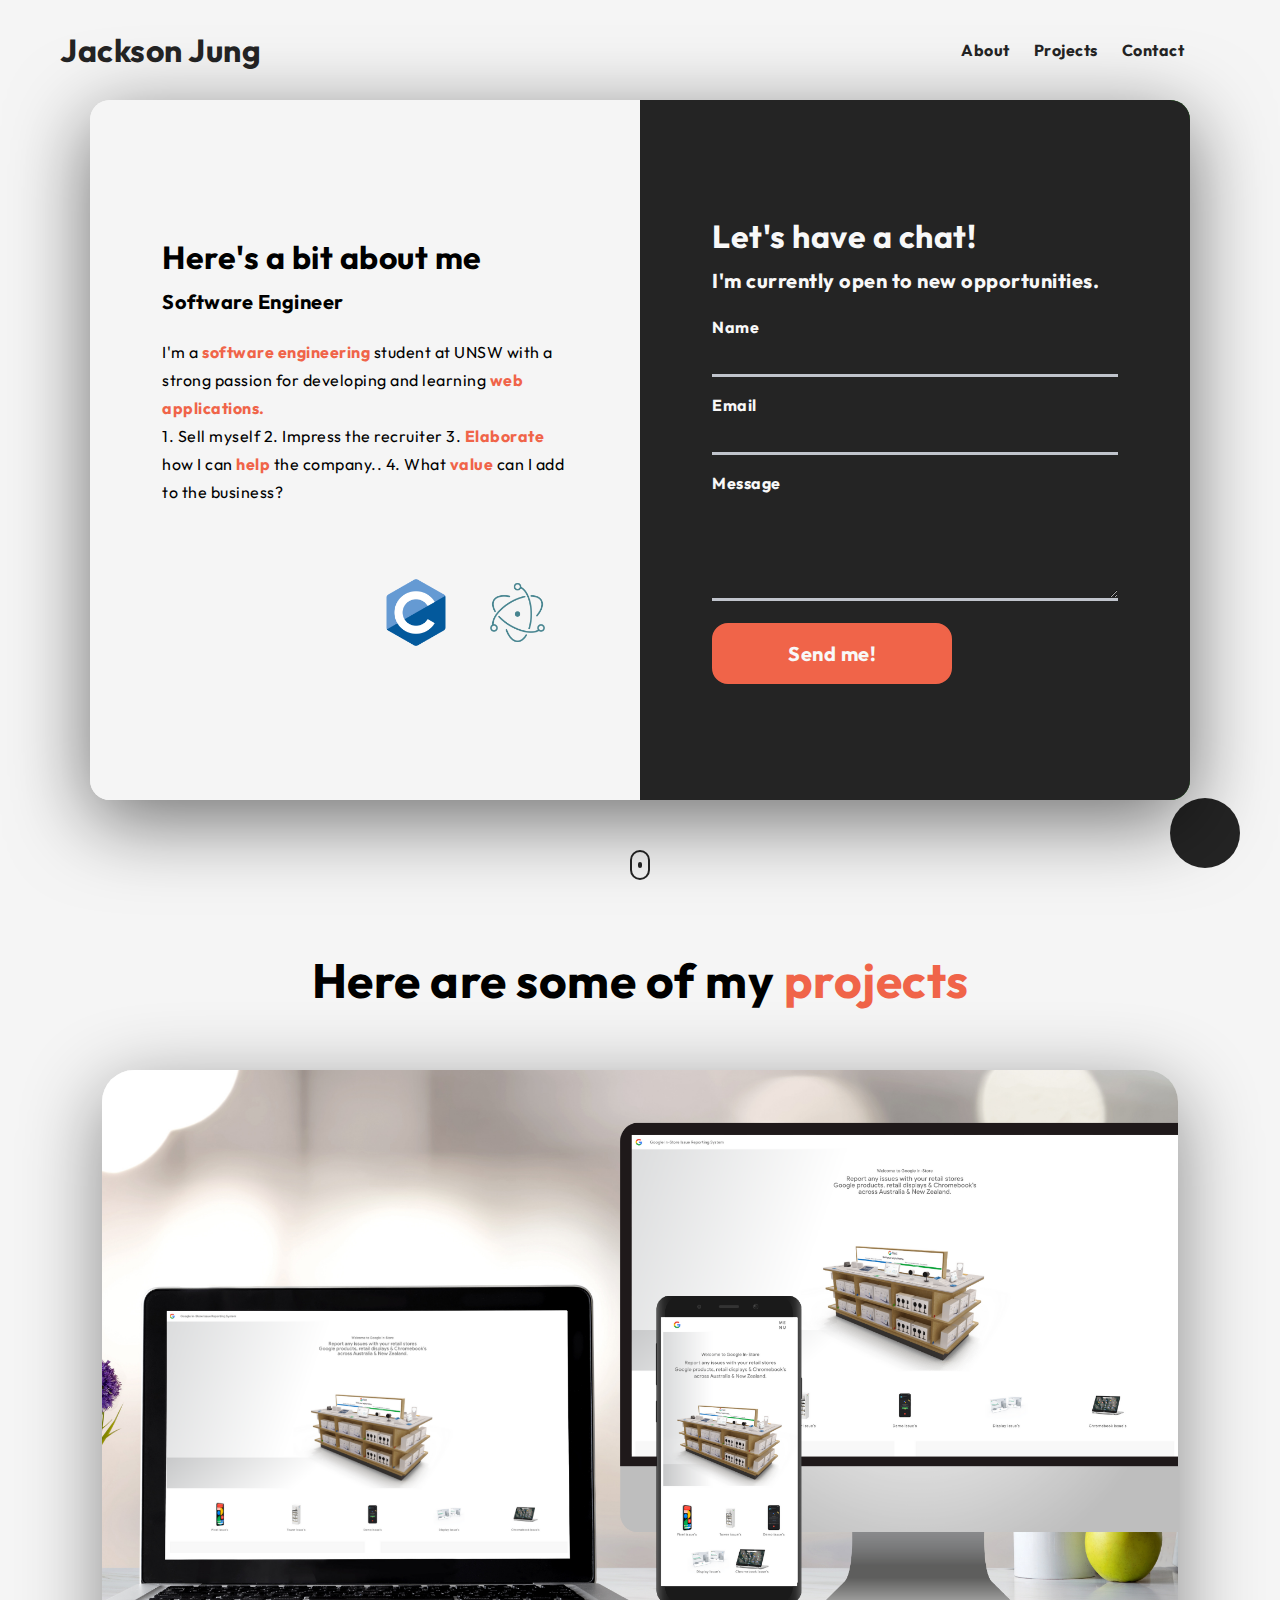
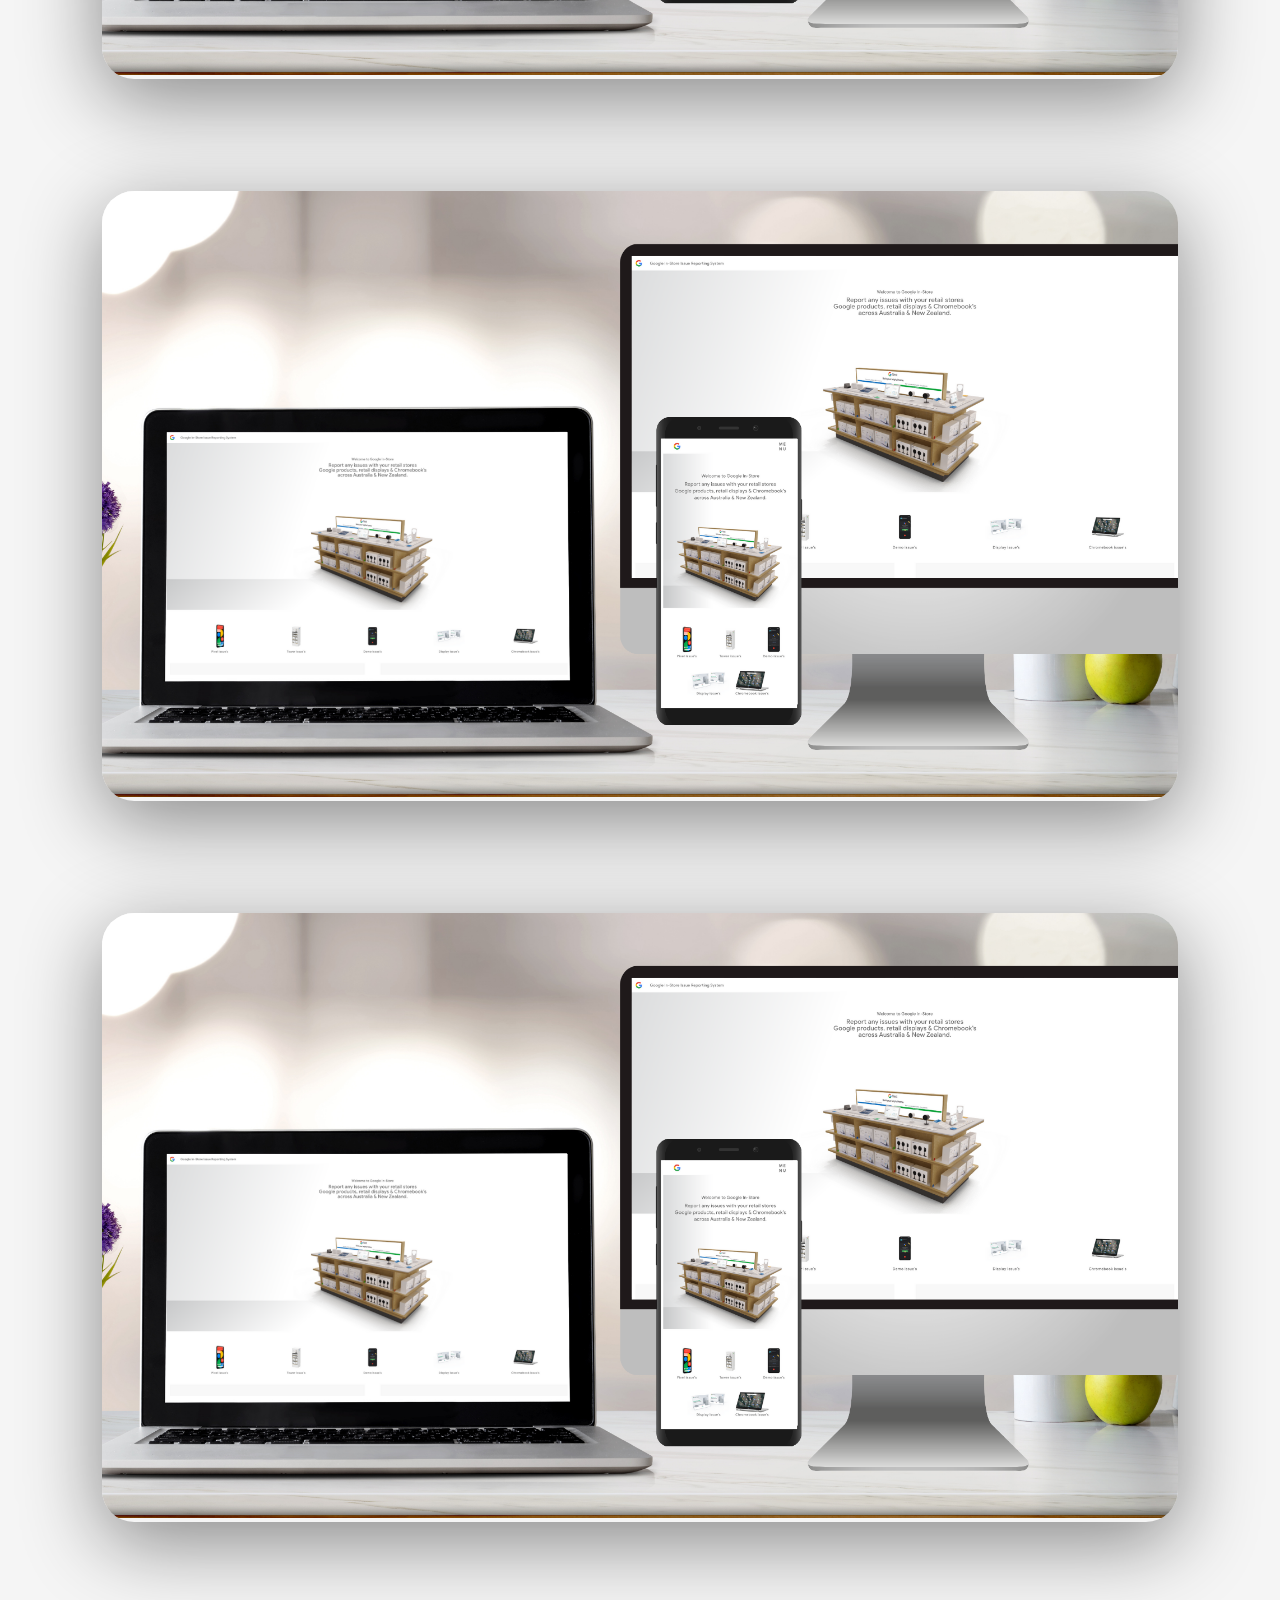
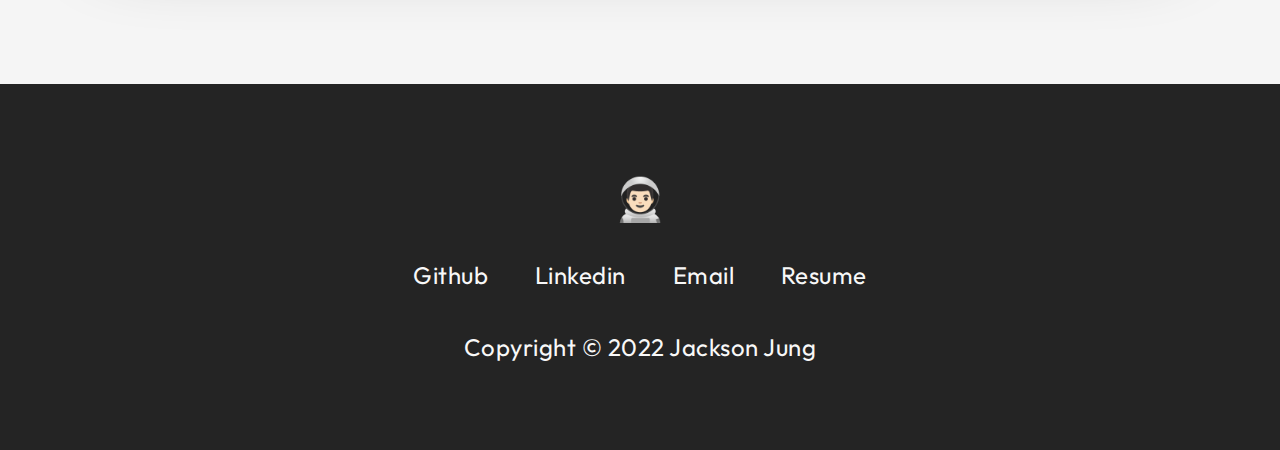
==== index.html @ 10c3518b "Written send email contact function implementation in index.js" ====
<!DOCTYPE html>
<html lang="en">
  <head>
    <meta charset="UTF-8" />
    <meta http-equiv="X-UA-Compatible" content="IE=edge" />
    <meta name="viewport" content="width=device-width, initial-scale=1.0" />
    <link rel="stylesheet" href="./styles.css" />

    <link rel="preconnect" href="https://fonts.googleapis.com" />
    <link rel="preconnect" href="https://fonts.gstatic.com" crossorigin="" />
    <link
      href="https://fonts.googleapis.com/css2?family=Outfit:wght@100;200;300;400;500;600;700;800;900&amp;display=swap"
      rel="stylesheet"
    />
    <script
      src="https://kit.fontawesome.com/6ed32e256a.js"
      crossorigin="anonymous"
    ></script>

    <script type="text/javascript"
      src="https://cdn.jsdelivr.net/npm/@emailjs/browser@3/dist/email.min.js">
    </script>
    <script type="text/javascript">
      (function(){
        emailjs.init("uEfLWgatRBGfyP5iV");
      })();
    </script>

    <script src="./index.js"></script>
    <title>Jackson Jung</title>
  </head>
  <body>
    <section id="landing-page">
      <nav>
        <div class="nav__logo">Jackson Jung</div>
        <ul class="nav__link--list">
          <li class="nav__link">
            <a
              href="#"
              class="nav__link--anchor link__hover--effect link__hover--effect-black"
              >About</a
            >
          </li>
          <li class="nav__link">
            <a
              href="#"
              class="nav__link--anchor link__hover--effect link__hover--effect-black"
              >Projects</a
            >
          </li>
          <li class="nav__link">
            <a
              href="#"
              class="nav__link--anchor link__hover--effect link__hover--effect-black"
              >Contact</a
            >
          </li>
          <li class="nav__link click">
            <a
              href="#"
              class="nav__link--anchor"
              ><i class="fas fa-adjust"></i
            ></a>
          </li>
        </ul>
      </nav>

      <header class="header">
        <div class="header__content">
          <h1 class="title">Hello! 👋</h1>
          <h1 class="title orange">I'm Jackson.</h1>
          <p class="header__para">
            I'm a <b class="orange">Frontend Software Engineer</b> with a strong
            passion for building web applications with great user experiences.
            <br />
            Here's a bit more <b class="orange">about me</b>.
          </p>
          <div class="social__list">
            <a href="" target="_blank" class="social__link click">
              <i class="fa-brands fa-github"></i>
            </a>
            <a href="" target="_blank" class="social__link click">
              <i class="fa-brands fa-linkedin"></i>
            </a>
            <a href="" target="_blank" class="social__link click">
              <i class="fa-brands fa-discord"></i>
            </a>
            <a href="" target="_blank" class="social__link click">
              <i class="fa-brands fa-facebook"></i>
            </a>
            <a
              href="./assets/cv.pdf"
              target="_blank"
              class="social__link click"
            >
              <i class="fa-solid fa-file-pdf"></i>
            </a>
          </div>
        </div>
      </header>

      <button class="mail__btn click">
        <i class="fas fa-envelope"></i>
      </button>

      <a href="#projects" class="scroll">
        <div class="scroll__icon click"></div>
      </a>

      <div class="modal">
        <div class="modal__half modal__about">
          <h3 class="modal__title modal__title--about">Here's a bit about me</h3>
          <h4 class="modal__sub-title modal__sub-title--about">Software Engineer</h4>
          <p class="modal__para">
            I'm a <b class="orange">software engineering</b> student at UNSW with a 
            strong passion for developing and learning <b class="orange">web applications.</b>
            <br>
            1. Sell myself 2. Impress the recruiter 3. <b class="orange">Elaborate</b> how I 
            can <b class="orange">help</b> the company.. 4. What <b class="orange">value</b> can I add to the business?
          </p>
          <div class="modal__languages">
            <figure class="modal__language">
              <img class="modal__language--img" src="https://upload.wikimedia.org/wikipedia/commons/thumb/3/38/HTML5_Badge.svg/240px-HTML5_Badge.svg.png" alt="">
              <span class="modal__language--name">HTML</span>
            </figure>
            <figure class="modal__language">
              <img class="modal__language--img" src="https://cdn.iconscout.com/icon/free/png-256/css-131-722685.png" alt="">
              <span class="modal__language--name">CSS</span>
            </figure>
            <figure class="modal__language">
              <img class="modal__language--img" src="https://cdn.iconscout.com/icon/free/png-256/javascript-1-225993.png" alt="">
              <span class="modal__language--name">JavaScript</span>
            </figure>
            <figure class="modal__language">
              <img class="modal__language--img" src="https://cdn.iconscout.com/icon/free/png-256/typescript-3521774-2945272.png" alt="">
              <span class="modal__language--name">TypeScript</span>
            </figure>
            <figure class="modal__language">
              <img class="modal__language--img" src="https://cdn.iconscout.com/icon/free/png-256/react-3-1175109.png" alt="">
              <span class="modal__language--name">React</span>
            </figure>
            <figure class="modal__language">
              <img class="modal__language--img" src="https://cdn.iconscout.com/icon/free/png-256/vue-282497.png" alt="">
              <span class="modal__language--name">Vue</span>
            </figure>
            <figure class="modal__language">
              <img class="modal__language--img" src="./assets/c.png" alt="">
              <span class="modal__language--name">C</span>
            </figure>
            <figure class="modal__language">
              <img class="modal__language--img" src="./assets/electron.png" alt="">
              <span class="modal__language--name">Electron</span>
            </figure>
          </div>
        </div>
        <div class="modal__half modal__contact">
          <h3 class="modal__title modal__title--contact">
            Let's have a chat!
          </h3>
          <h4 class="modal__sub-title modal__sub-title--contact">
            I'm currently open to new opportunities.
          </h4>
          <form id="contact__form" onsubmit="contact(event)">
            <div class="form__item">
              <label class="form__item--label">Name</label>
              <input type="text" name="user_name" class="input"></input>
            </div>
            <div class="form__item">
              <label class="form__item--label">Email</label>
              <input type="email" name="user_email" class="input"></input>
            </div>
            <div class="form__item">
              <label class="form__item--label">Message</label>
              <textarea type="text" name="user_message" class="input"></textarea>
            </div>
            <button id="contact__submit" class="form__submit">Send me!</button>
          </form>
          <div class="modal__overlay modal__overlay--loading">
            <i class="fas fa-spinner"></i>
          </div>
          <div class="modal__overlay modal__overlay--success">
            Thanks for the message! Looking forward to speaking to you soon.
          </div>
        </div>
        <i class="fas fa-times modal__exit click"></i>
      </div>
    </section>

    <section id="projects">
      <div class="container">
        <div class="row">
          <h1 class="section__title">
            Here are some of my <span class="orange">projects</span>
          </h1>
          <ul class="project__list">
            <li class="project">
              <div class="project__wrapper">
                <img
                  src="./assets/google-mockup.png"
                  class="project__img"
                  alt=""
                />
                <div class="project__wrapper--background"></div>
                <div class="project__description">
                  <h3 class="project__description--title">Project Name</h3>
                  <h4 class="project__description--sub-title">
                    HTML, CSS, JavaScript, ReactJs, Vue
                  </h4>
                  <p class="project__description--para">
                    Lorem ipsum, dolor sit amet consectetur adipisicing elit.
                    Suscipit natus libero aperiam quo sit repudiandae doloribus
                    at. Culpa neque, vitae nobis nihil expedita quam aliquam aut
                  </p>
                  <div class="project__description--links">
                    <a href="" class="project__description--link">
                      <i class="fa-brands fa-github"></i>
                    </a>
                    <a href="" class="project__description--link">
                      <i class="fa-solid fa-link"></i>
                    </a>
                  </div>
                </div>
              </div>
            </li>
            <li class="project">
              <div class="project__wrapper">
                <img
                  src="./assets/google-mockup.png"
                  class="project__img"
                  alt=""
                />
                <div class="project__wrapper--background"></div>
                <div class="project__description">
                  <h3 class="project__description--title">Project Name</h3>
                  <h4 class="project__description--sub-title">
                    HTML, CSS, JavaScript, ReactJs, Vue
                  </h4>
                  <p class="project__description--para">
                    Lorem ipsum, dolor sit amet consectetur adipisicing elit.
                    Suscipit natus libero aperiam quo sit repudiandae doloribus
                    at. Culpa neque, vitae nobis nihil expedita quam aliquam aut
                  </p>
                  <div class="project__description--links">
                    <a href="" class="project__description--link">
                      <i class="fa-brands fa-github"></i>
                    </a>
                    <a href="" class="project__description--link">
                      <i class="fa-solid fa-link"></i>
                    </a>
                  </div>
                </div>
              </div>
            </li>
            <li class="project">
              <div class="project__wrapper">
                <img
                  src="./assets/google-mockup.png"
                  class="project__img"
                  alt=""
                />
                <div class="project__wrapper--background"></div>
                <div class="project__description">
                  <h3 class="project__description--title">Project Name</h3>
                  <h4 class="project__description--sub-title">
                    HTML, CSS, JavaScript, ReactJs, Vue
                  </h4>
                  <p class="project__description--para">
                    Lorem ipsum, dolor sit amet consectetur adipisicing elit.
                    Suscipit natus libero aperiam quo sit repudiandae doloribus
                    at. Culpa neque, vitae nobis nihil expedita quam aliquam aut
                  </p>
                  <div class="project__description--links">
                    <a href="" class="project__description--link">
                      <i class="fa-brands fa-github"></i>
                    </a>
                    <a href="" class="project__description--link">
                      <i class="fa-solid fa-link"></i>
                    </a>
                  </div>
                </div>
              </div>
            </li>
          </ul>
        </div>
      </div>
    </section>

    <footer>
      <div class="container">
        <div class="row footer__row">
          <h1 class="footer__logo">👨🏻‍🚀</h1>
          <div class="footer__social--list">
            <a
              href="#"
              class="footer__social--link link__hover--effect link__hover--effect-white"
              >Github</a
            >
            <a
              href="#"
              class="footer__social--link link__hover--effect link__hover--effect-white"
              >Linkedin</a
            >
            <a
              href="#"
              class="footer__social--link link__hover--effect link__hover--effect-white"
              >Email</a
            >
            <a
              href="#"
              class="footer__social--link link__hover--effect link__hover--effect-white"
              >Resume</a
            >
          </div>
          <div class="footer__copyright">Copyright © 2022 Jackson Jung</div>
        </div>
      </div>
    </footer>
  </body>
</html>
---- styles.css ----
/* DEFAULT STYLE */
* {
    padding: 0px;
    margin: 0px;
    box-sizing: border-box;
    font-family: Outfit, sans-serif;
    letter-spacing: 0.5px;
}

li {
    list-style-type: none;
}

a {
    text-decoration: none;
}

section {
    background-color: rgb(245, 245, 245);
}

label {
    font-size: 16px;
    font-weight: bold;
}

input:hover, textarea:hover {
    border-color: #dcdfe6;
  }
  
  input:focus, textarea:focus {
    border-color: #f06449;
  }
input, textarea {
    width: 100%;
    background-color: #242424;
    color: #f8f8f8;
    outline: none;
    border: 3px solid #c0c4cc;
    border-top: none;
    border-left: none;
    border-right: none;
    height: 40px;
    transition: all 300ms ease;
}

textarea {
    resize: vertical;
    height: 100px;
    margin-top: 8px;
}

.container {
    padding: 50px 0;
    width: 100%;
}

.row {
    width: 100%;
    max-width: 1100px;
    margin: 0 auto;
    padding: 0 12px;
}

.title {
    font-size: 76px;
    margin-bottom: 24px;
    text-align: left;
    line-height: 1;
}

p {
    line-height: 1.5;
    font-size: 16px;
}

img {
    width: 100%;
}

.click {
    cursor: pointer;
    transition: all 300ms ease;
}

.click:hover {
    transform: scale(1.2);
}

.click:active {
    transform: scale(0.8);
}

.orange {
    color: #f06449 !important;
}

button {
    cursor: pointer;
}

/* ANIMATION */

.link__hover--effect {
    position: relative;
}

.link__hover--effect:after {
    content: "";
    position: absolute;
    bottom: -4px;
    right: 0;
    height: 3px;
    width: 0%;
    transition: all 300ms ease;
}

.link__hover--effect:hover:after {
    left: 0;
    width: 100%;
}

.link__hover--effect-black:after {
    background-color: #242424;
}

.link__hover--effect-white:after {
    background-color: #f8f8f8;
}

/* LANDING PAGE */
#landing-page {
    /* Prevents overflow view of next section for users */
    min-height: 100vh;
}

.header {
    /* Position header always to center of view */
    position: absolute;
    top: 50%;
    left: 50%;
    transform: translate(-50%, -50%);

    /* Responsive styling on width position */
    width: 100%;
    max-width: 1000px;
    padding: 0 30px;
}

.header__para {
    font-size: 24px;
    line-height: 2;
    max-width: 650px;
}

.social__list {
    margin-top: 16px;
    display: flex;
}

.social__link {
    color: #f06449;
    padding: 8px;
    width: 32px;
    height: 32px;
    font-size: 24px;
    margin-right: 12px;
    display: flex;
    justify-content: center;
    align-items: center;
}

.mail__btn {
    width: 70px;
    height: 70px;
    font-size: 32px;
    border-radius: 50%;
    border: none;
    background-color: #242424;
    color: white;
    position: absolute;
    bottom: 32px;
    right: 40px;
}

.scroll {
    position: absolute;
    bottom: 20px;
    /* Centers scroll to the middle with position absolute */
    left: 50%;
    transform: translateX(-50%);
}

.scroll__icon {
    width: 20px;
    height: 30px;
    border: 2px solid #242424;
    border-radius: 24px;
    display: flex;
    align-items: center;
    justify-content: center;
}

.scroll__icon:after {
    content: "";
    width: 4px;
    height: 6px;
    border-radius: 2px;
    background-color: #242424;
    animation: scroll 1000ms infinite alternate-reverse;
}

/* Scroll Animation */
@keyframes scroll {
    0% {
        transform: translateY(3px);
    }

    100% {
        transform: translateY(-3px);
    }
}

/* NAVIGATION */

nav {
    display: flex;
    justify-content: space-between;
    align-items: center;
    width: 100%;
    max-width: 1200px;
    height: 100px;
    margin: 0 auto;
    padding: 0 20px;
}

.nav__logo,
.nav__link--anchor {
    color: #242424;
    font-weight: 700;
}

.nav__logo {
    font-size: 32px;
}

.nav__link--list {
    display: flex;
}

.nav__link {
    margin: 0 12px;
}

.nav__link--anchor {
    font-size: 16px;
}

.fa-adjust {
    font-size: 20px;
}

/* MODAL */
.modal {
    position: absolute;
    top: 50%;
    left: 50%;
    transform: translate(-50%, -50%);
    width: 90%;
    max-width: 1100px;
    height: 700px;
    box-shadow: 0 20px 80px 0 rgb(0, 0, 0, 0.55);
    border-radius: 20px;
    overflow: hidden;
    display: flex;
}

.modal__half {
    width: 50%;
    padding: 40px 72px;
    display: flex;
    flex-direction: column;
    justify-content: center;
    position: relative;
}

.modal__about {
    background-color: rgb(245, 245, 245);
}

.modal__languages {
    display: flex;
    flex-wrap: wrap;
}

.modal__language {
    width: 25%;
    padding: 16px;
    position: relative;
    display: flex;
    flex-direction: column;
    align-items: center;
    transition: all 300ms ease;
}

.modal__language:hover .modal__language--name {
    transform: scale(1);
}

.modal__language:hover {
    filter: brightness(80%);
    transform: scale(0.9);
}

.modal__language--name {
    position: absolute;
    font-size: 14px;
    bottom: -10px;
    transform: scale(0);
    transition: all 300ms ease;
}

.modal__contact {
    background-color: #242424;
    color: #f8f8f8;
}

.modal__title {
    font-size: 32px;
}

.modal__sub-title {
    font-size: 20px;
    margin: 12px 0 24px 0;
}

.modal__para {
    margin-bottom: 24px;
    line-height: 1.75;
}

.form__item {
    margin-bottom: 18px;
}

.form__submit {
    background-color: #f06449;
    border: 2px solid #f06449;
    border-radius: 16px;
    color: #f8f8f8;
    font-size: 20px;
    font-weight: 700;
    width: 100%;
    max-width: 240px;
    padding: 16px 16px;
    transition: all 300ms ease;
}

.form__submit:hover {
    border-color: #f8f8f8;
    background-color: transparent;
}

.form__submit:active {
    border-color: #f06449;
    color: #f06449;
}

.modal__overlay {
    position: absolute;
    top: 0;
    left: 0;
    width: 100%;
    height: 100%;
    display: flex;
    justify-content: center;
    align-items: center;
    z-index: -1;
}

.modal__overlay--success {
    background-color: #4bb543;
    font-size: 40px;
    font-weight: 700;
    text-align: center;
    padding: 28px;
}

.modal__overlay--loading {
    background-color: #242424;
    font-size: 80px;
}

.modal__overlay--visible {
    z-index: 1;
}

.fa-spinner {
    animation: spinner 700ms infinite;
}

@keyframes spinner {
    0% {
        transform: rotate(0);
    }
    100% {
        transform: rotate(360deg);
    }
}

.modal__exit {
    position: absolute;
    top: 30px;
    right: 40px;
    color: #f8f8f8;
    font-size: 36px;
    z-index: 5;
}

/* PROJECTS */

.project {
    margin-bottom: 112px;
}

.section__title {
    text-align: center;
    font-size: 48px;
    margin-bottom: 60px;
}

.project__img {
    width: 100%;
    transition: all 450ms ease;
}

.project__wrapper {
    position: relative;
    border-radius: 32px;
    box-shadow: 0 20px 80px 0 rgb(0, 0, 0, 0.45);
    overflow: hidden;
}

.project__wrapper:hover .project__description {
    opacity: 1;
    transform: translateY(-50%);
}

.project__wrapper:hover .project__img {
    transform: scale(1.07);
    filter: blur(5px);
}

.project__wrapper:hover .project__wrapper--background {
    opacity: 0.7;
}

.project__description {
    position: absolute;
    top: 50%;
    left: 90px;
    transform: translateY(100%);
    opacity: 0;
    transition: opacity 300ms, transform 450ms ease;
    color: white;
    max-width: 550px;
}

.project__wrapper--background {
    position: absolute;
    top: 0;
    left: 0;
    width: 100%;
    height: 100%;
    background-color: #1c1d25;
    opacity: 0;
    transition: all 450ms ease;
}

.project__description--title {
    font-size: 48px;
}

.project__description--sub-title {
    font-size: 24px;
    margin-top: 8px;
}

.project__description--link {
    color: white;
    font-size: 32px;
    margin-right: 8px;
}

.project__description--para {
    margin: 16px 0;
}

/* FOOTER */

footer {
    background-color: #242424;
    display: flex;
}

.footer__row {
    display: flex;
    flex-direction: column;
    align-items: center;
    padding: 3% 0;
    font-size: 24px;
}

.footer__logo {
    font-size: 42px;
}

.footer__social--list {
    width: 100%;
    max-width: 500px;
    display: flex;
    justify-content: space-around;
    padding: 0.5vw 0;
    margin: 28px 0 36px 0;
}

.footer__copyright,
.footer__social--link {
    color: #f8f8f8;
}
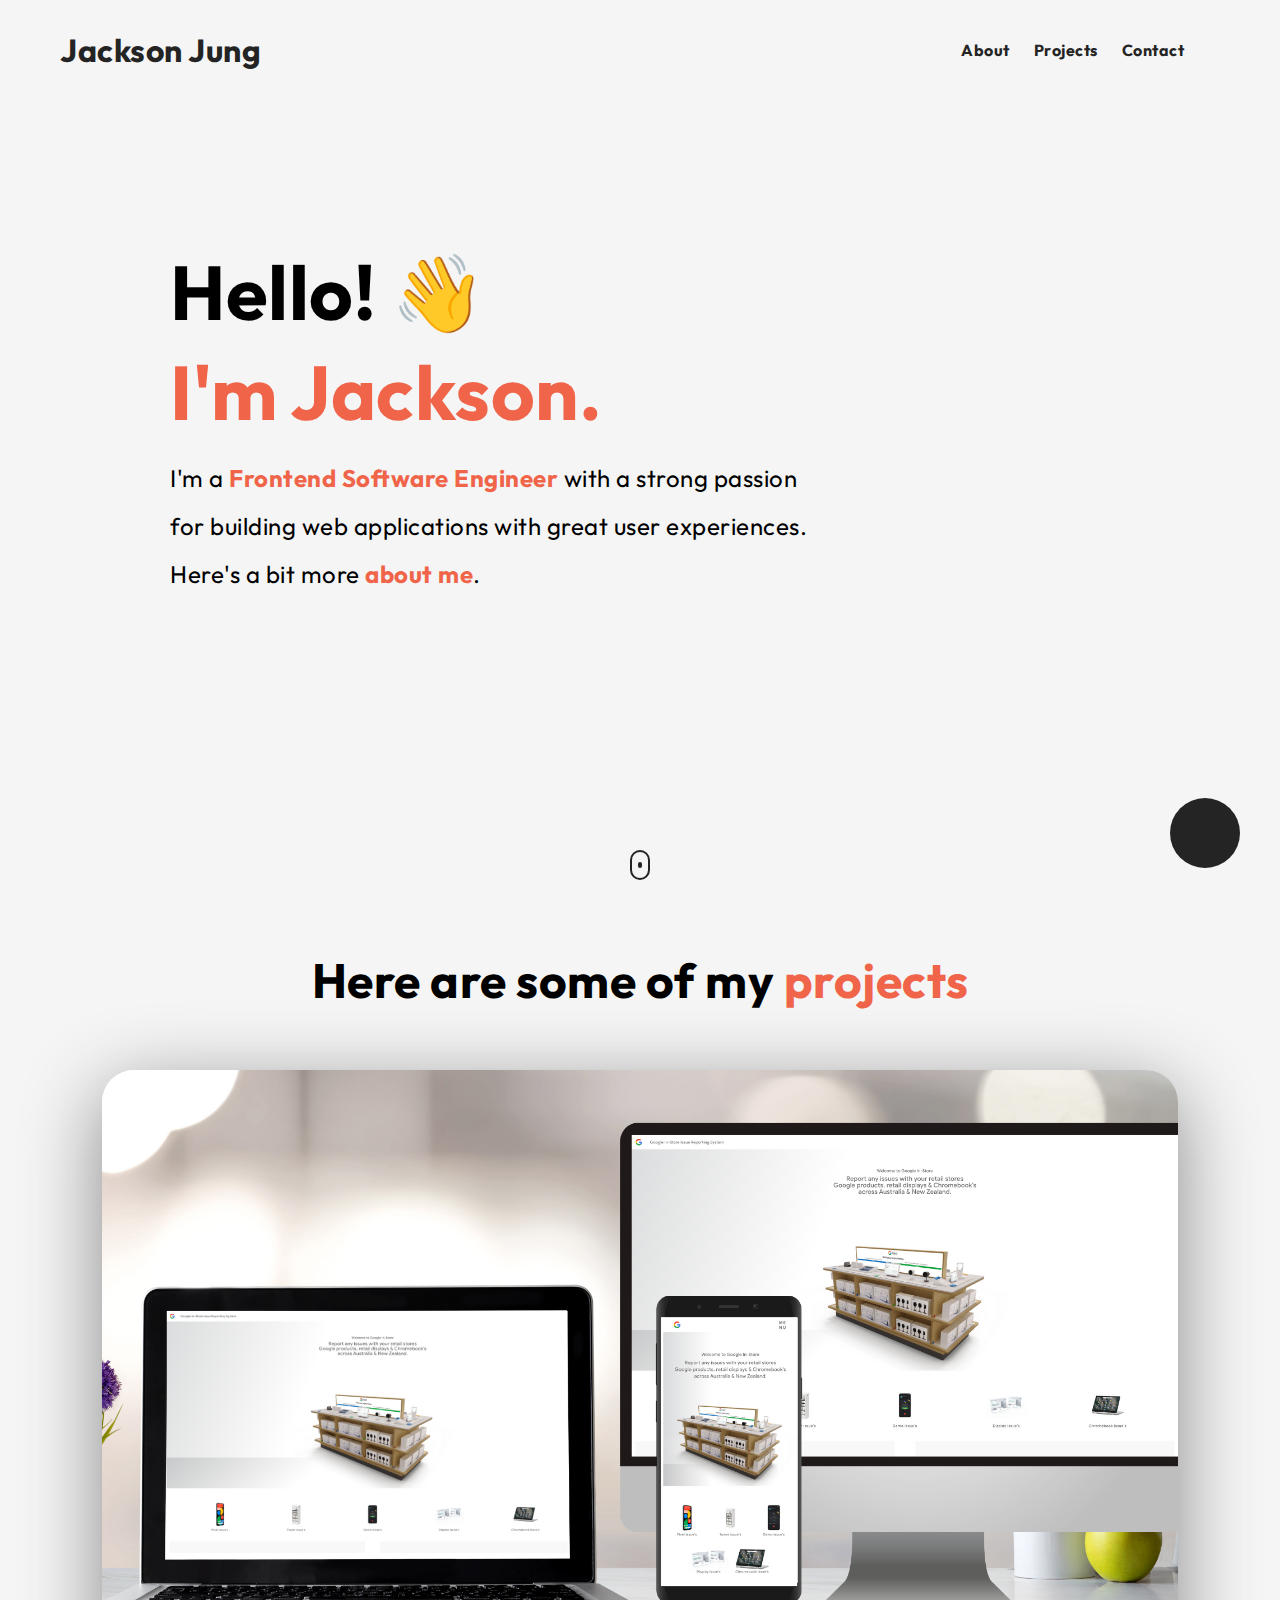
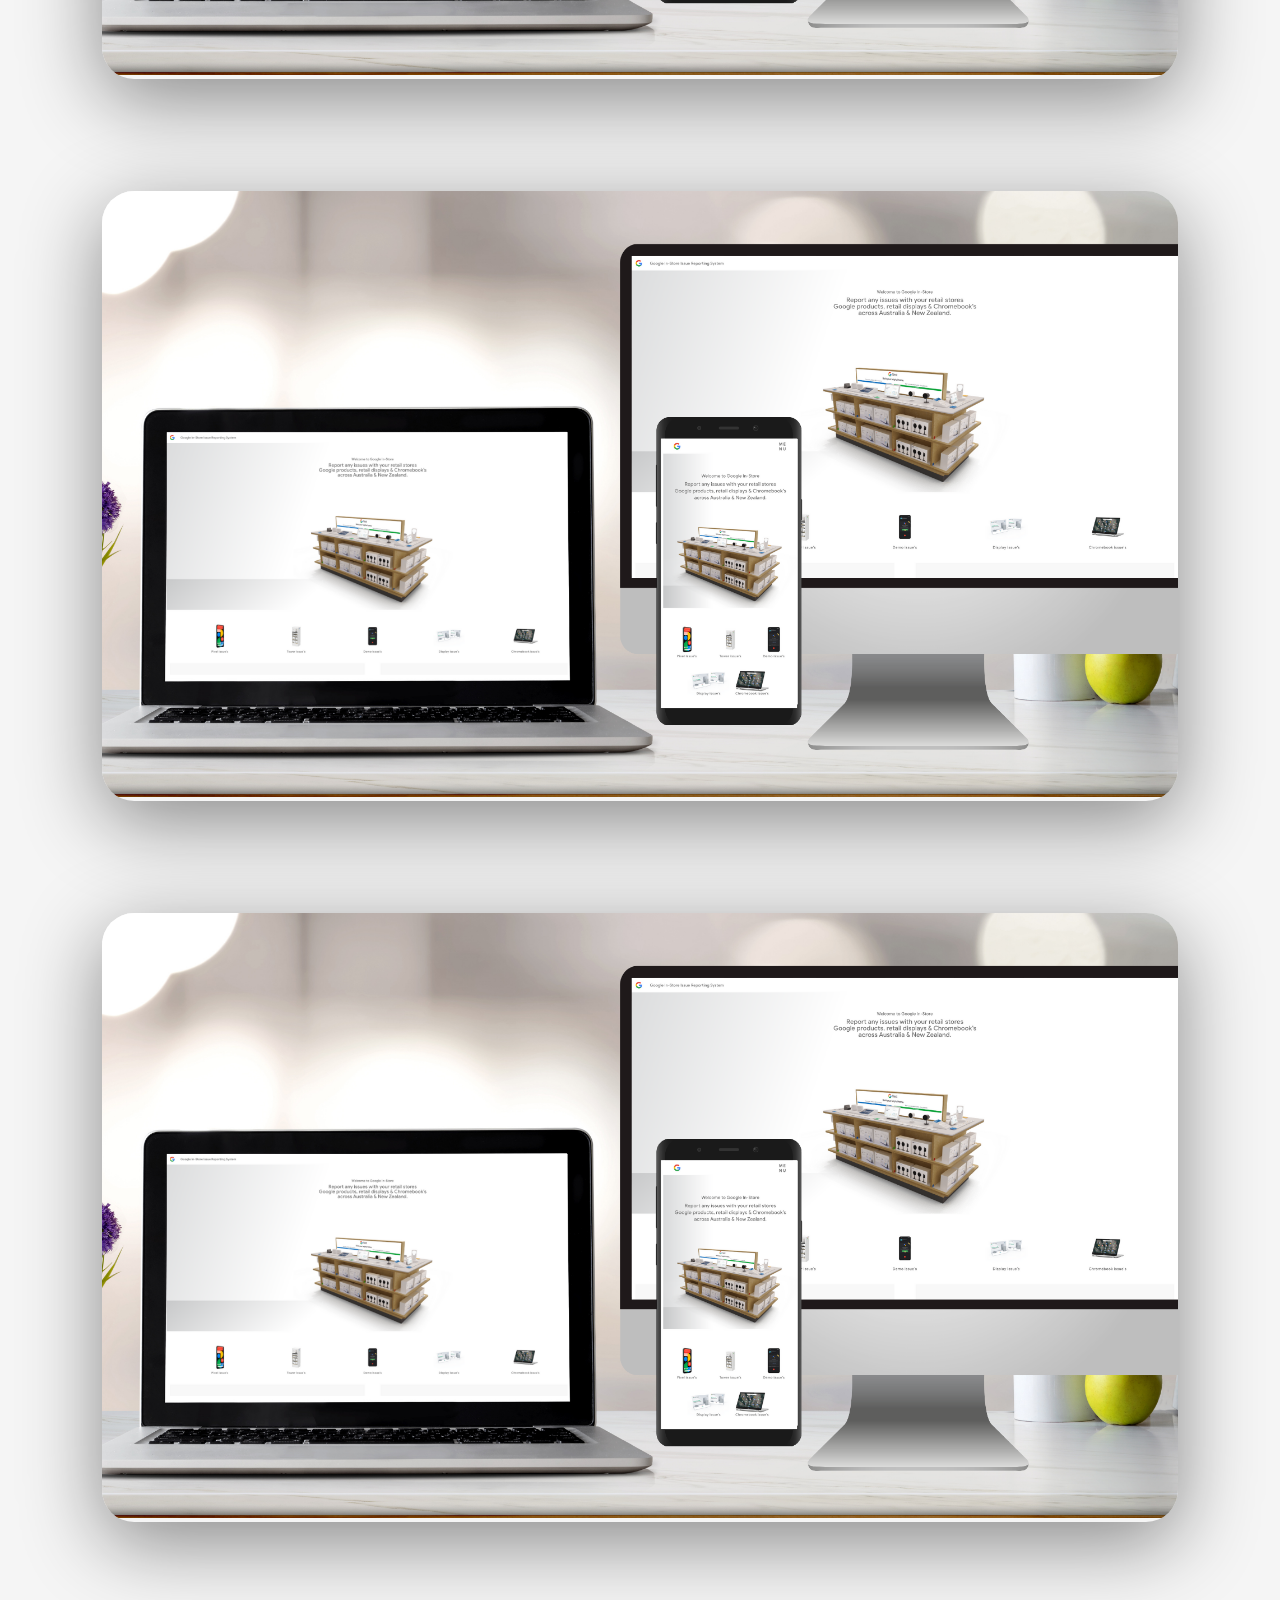
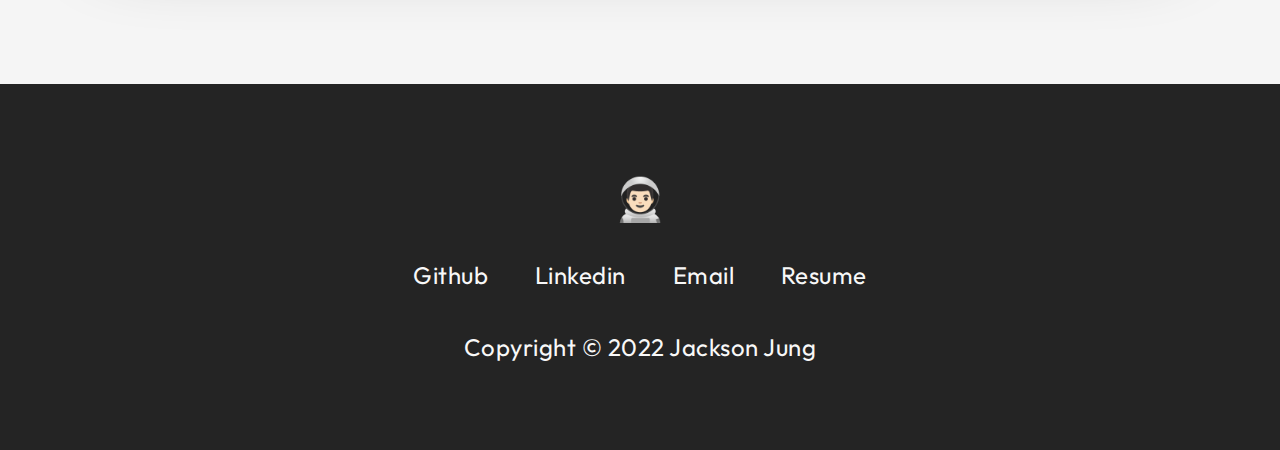
==== commit fb35cdb6: "Add modal open class and toggle modal function" ====
--- a/index.html
+++ b/index.html
@@ -99,7 +99,7 @@
         </div>
       </header>
 
-      <button class="mail__btn click">
+      <button class="mail__btn click" onclick="toggleModal()">
         <i class="fas fa-envelope"></i>
       </button>
 
--- a/styles.css
+++ b/styles.css
@@ -261,6 +261,13 @@
 }
 
 /* MODAL */
+
+.modal--open {
+    z-index: 60;
+    box-shadow: 0 20px 80px 0 rgb(0, 0, 0, 0.55);
+    visibility: visible;
+}
+
 .modal {
     position: absolute;
     top: 50%;
@@ -269,10 +276,10 @@
     width: 90%;
     max-width: 1100px;
     height: 700px;
-    box-shadow: 0 20px 80px 0 rgb(0, 0, 0, 0.55);
     border-radius: 20px;
     overflow: hidden;
     display: flex;
+    visibility: hidden;
 }
 
 .modal__half {
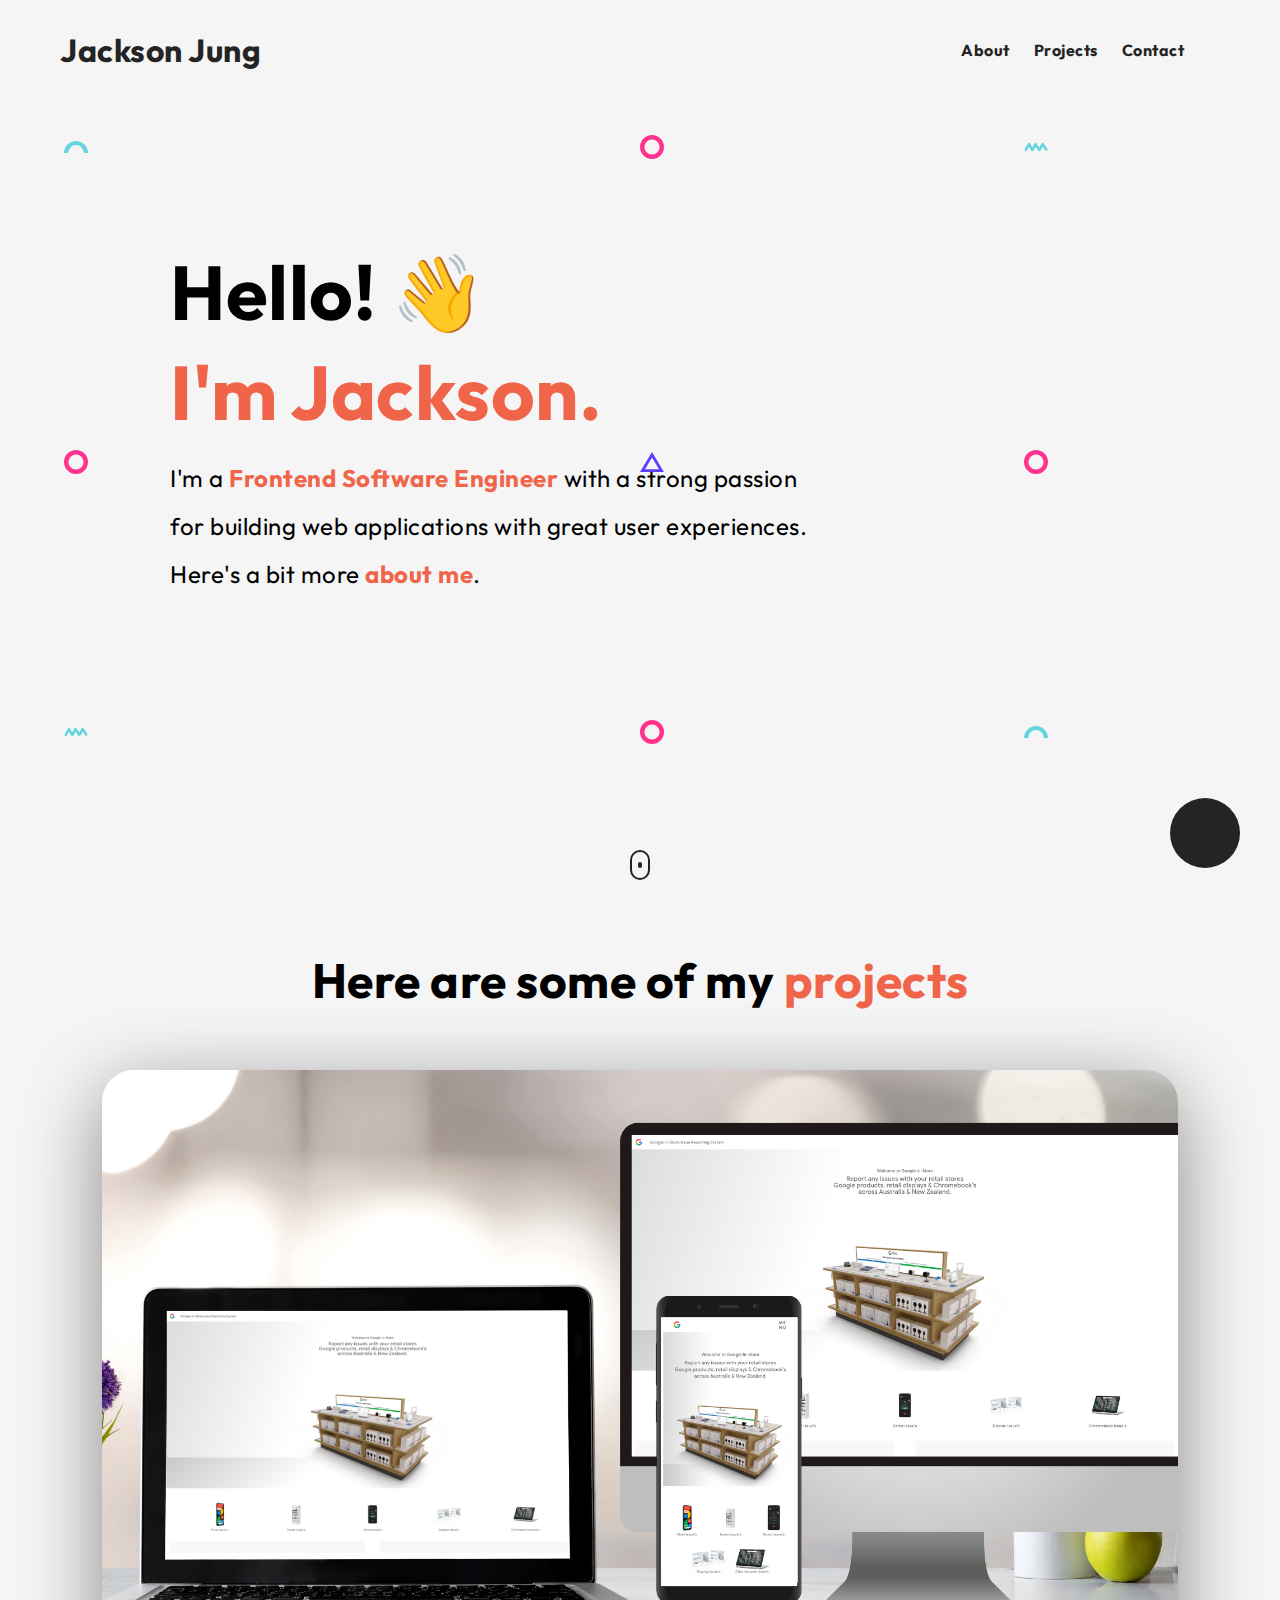
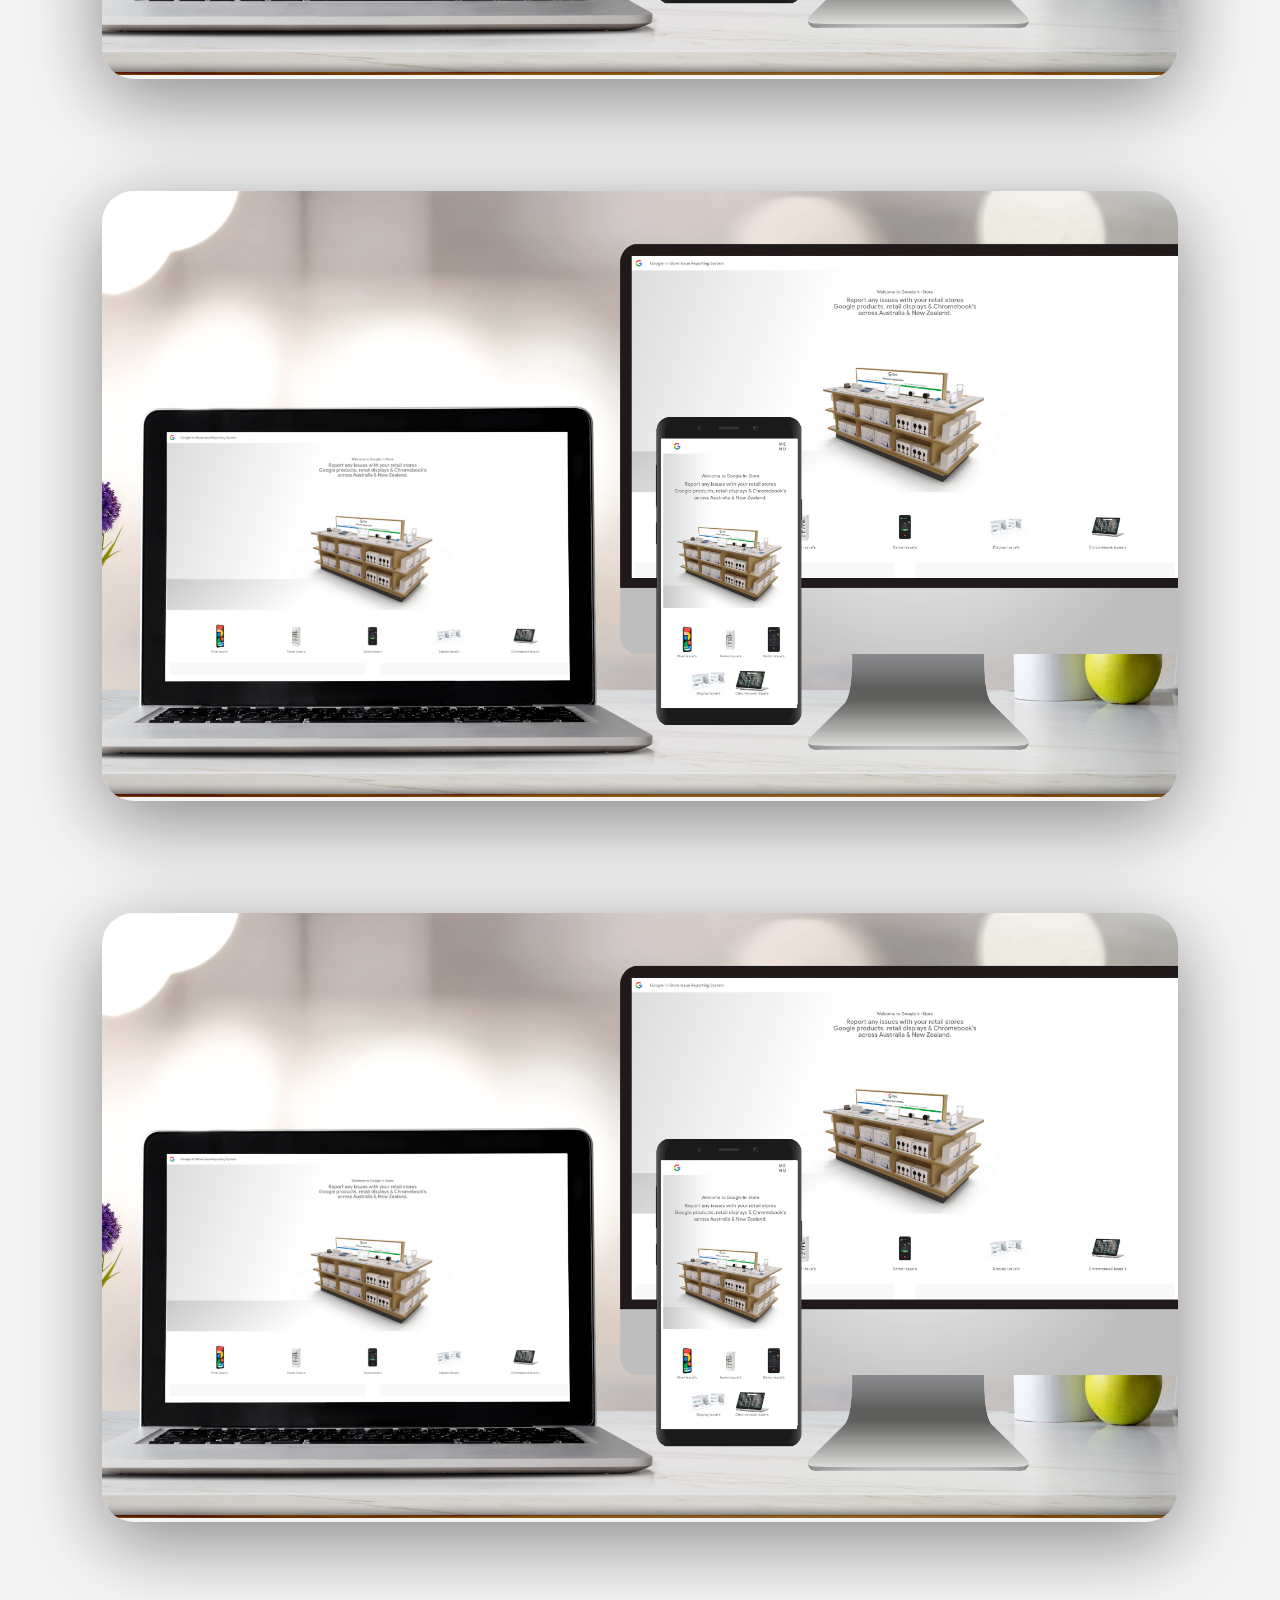
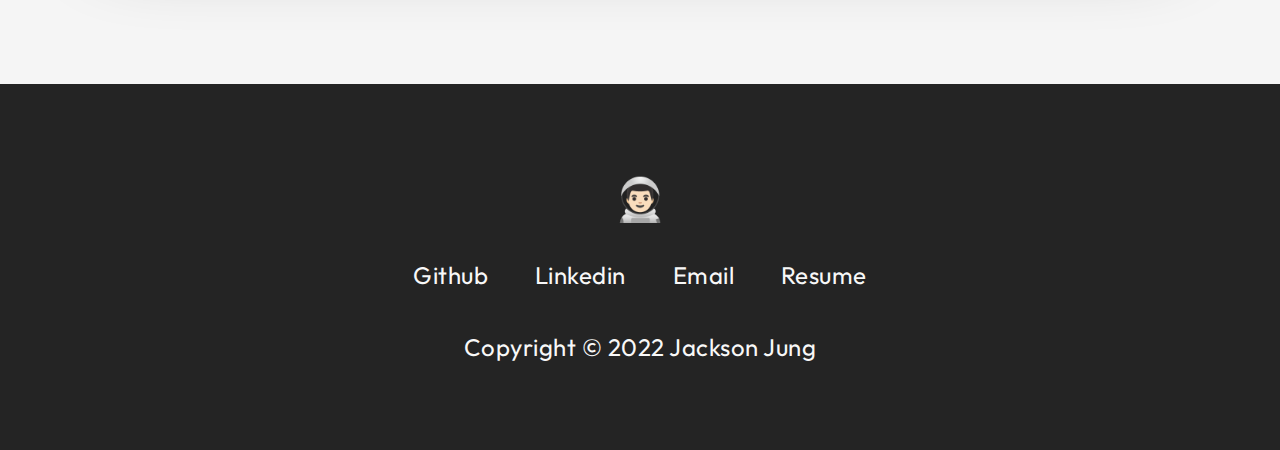
==== commit be3dac60: "Written implementation for moveBackground function in index.js" ====
--- a/index.html
+++ b/index.html
@@ -30,7 +30,7 @@
     <title>Jackson Jung</title>
   </head>
   <body>
-    <section id="landing-page">
+    <section id="landing-page" onmousemove="moveBackground(event)">
       <nav>
         <div class="nav__logo">Jackson Jung</div>
         <ul class="nav__link--list">
@@ -48,14 +48,14 @@
               >Projects</a
             >
           </li>
-          <li class="nav__link">
+          <li class="nav__link" onclick="toggleModal()">
             <a
               href="#"
               class="nav__link--anchor link__hover--effect link__hover--effect-black"
               >Contact</a
             >
           </li>
-          <li class="nav__link click">
+          <li class="nav__link click" onclick="toggleContrast()">
             <a
               href="#"
               class="nav__link--anchor"
@@ -73,7 +73,7 @@
             I'm a <b class="orange">Frontend Software Engineer</b> with a strong
             passion for building web applications with great user experiences.
             <br />
-            Here's a bit more <b class="orange">about me</b>.
+            Here's a bit more <b class="orange click" onclick="toggleModal()">about me</b>.
           </p>
           <div class="social__list">
             <a href="" target="_blank" class="social__link click">
@@ -154,6 +154,7 @@
           </div>
         </div>
         <div class="modal__half modal__contact">
+          <i class="fas fa-times modal__exit click" onclick="toggleModal()"></i>
           <h3 class="modal__title modal__title--contact">
             Let's have a chat!
           </h3>
@@ -182,11 +183,20 @@
             Thanks for the message! Looking forward to speaking to you soon.
           </div>
         </div>
-        <i class="fas fa-times modal__exit click"></i>
       </div>
+
+      <img src="./assets/semi circle.svg" class="shape shape--0">
+      <img src="./assets/circle.svg" class="shape shape--1">
+      <img src="./assets/squiggly.svg" class="shape shape--2">
+      <img src="./assets/circle.svg" class="shape shape--3">
+      <img src="./assets/triangle.svg" class="shape shape--4">
+      <img src="./assets/circle.svg" class="shape shape--5">
+      <img src="./assets/squiggly.svg" class="shape shape--6">
+      <img src="./assets/circle.svg" class="shape shape--7">
+      <img src="./assets/semi circle.svg" class="shape shape--8">
     </section>
 
-    <section id="projects">
+    <section id="projects" onmousemove="moveBackground(event)">
       <div class="container">
         <div class="row">
           <h1 class="section__title">
--- a/styles.css
+++ b/styles.css
@@ -17,6 +17,7 @@
 
 section {
     background-color: rgb(245, 245, 245);
+    transition: all 300ms ease;
 }
 
 label {
@@ -128,6 +129,48 @@
     background-color: #f8f8f8;
 }
 
+nav,
+.scroll,
+.header {
+    opacity: 1;
+    visibility: visible;
+    transition: all 300ms 200ms;
+}
+
+.modal--open nav,
+.modal--open .scroll,
+.modal--open .header {
+    opacity: 0;
+    visibility: hidden;
+    transition: all 300ms;
+}
+
+.dark-theme .nav__logo,
+.dark-theme .title,
+.dark-theme .section__title,
+.dark-theme .section__sub-title,
+.dark-theme .nav__link--anchor,
+.dark-theme .fa-adjust,
+.dark-theme .header__para {
+    color: #f8f8f8;
+}
+
+.dark-theme section {
+    background-color: #242424;
+}
+
+.dark-theme .scroll__icon {
+    border-color: #f8f8f8;
+}
+.dark-theme .scroll__icon:after,
+.dark-theme .link__hover--effect-black:after {
+    background-color: #f8f8f8;
+}
+.dark-theme .mail__btn {
+    background-color: #f8f8f8;
+    color: #242424;
+}
+
 /* LANDING PAGE */
 #landing-page {
     /* Prevents overflow view of next section for users */
@@ -262,7 +305,7 @@
 
 /* MODAL */
 
-.modal--open {
+.modal--open .modal {
     z-index: 60;
     box-shadow: 0 20px 80px 0 rgb(0, 0, 0, 0.55);
     visibility: visible;
@@ -280,6 +323,8 @@
     overflow: hidden;
     display: flex;
     visibility: hidden;
+    z-index: -1;
+    transition: visibility 0.1s, z-index 0.1s, box-shadow 0.1s ease;
 }
 
 .modal__half {
@@ -289,10 +334,16 @@
     flex-direction: column;
     justify-content: center;
     position: relative;
-}
-
+    transition: all 300ms ease;
+}
+
+.modal--open .modal__about,
+.modal--open .modal__contact {
+    transform: translateX(0%);
+}
 .modal__about {
     background-color: rgb(245, 245, 245);
+    transform: translateX(-110%);
 }
 
 .modal__languages {
@@ -330,6 +381,7 @@
 .modal__contact {
     background-color: #242424;
     color: #f8f8f8;
+    transform: translateX(110%);
 }
 
 .modal__title {
@@ -379,7 +431,7 @@
     left: 0;
     width: 100%;
     height: 100%;
-    display: flex;
+    display: none;
     justify-content: center;
     align-items: center;
     z-index: -1;
@@ -400,6 +452,7 @@
 
 .modal__overlay--visible {
     z-index: 1;
+    display: flex;
 }
 
 .fa-spinner {
@@ -534,4 +587,49 @@
 .footer__copyright,
 .footer__social--link {
     color: #f8f8f8;
-}+}
+
+/* SHAPES */
+
+.shape {
+    position: fixed;
+    height: 24px;
+    width: 24px;
+}
+
+.shape--0 {
+    top: 15vh;
+    left: 5vw;
+}
+.shape--1 {
+    top: 15vh;
+    left: 50vw;
+}
+.shape--2 {
+    top: 15vh;
+    left: 80vw;
+}
+.shape--3 {
+    top: 50vh;
+    left: 5vw;
+}
+.shape--4 {
+    top: 50vh;
+    left: 50vw;
+}
+.shape--5 {
+    top: 50vh;
+    left: 80vw;
+}
+.shape--6 {
+    top: 80vh;
+    left: 5vw;
+}
+.shape--7 {
+    top: 80vh;
+    left: 50vw;
+}
+.shape--8 {
+    top: 80vh;
+    left: 80vw;
+}
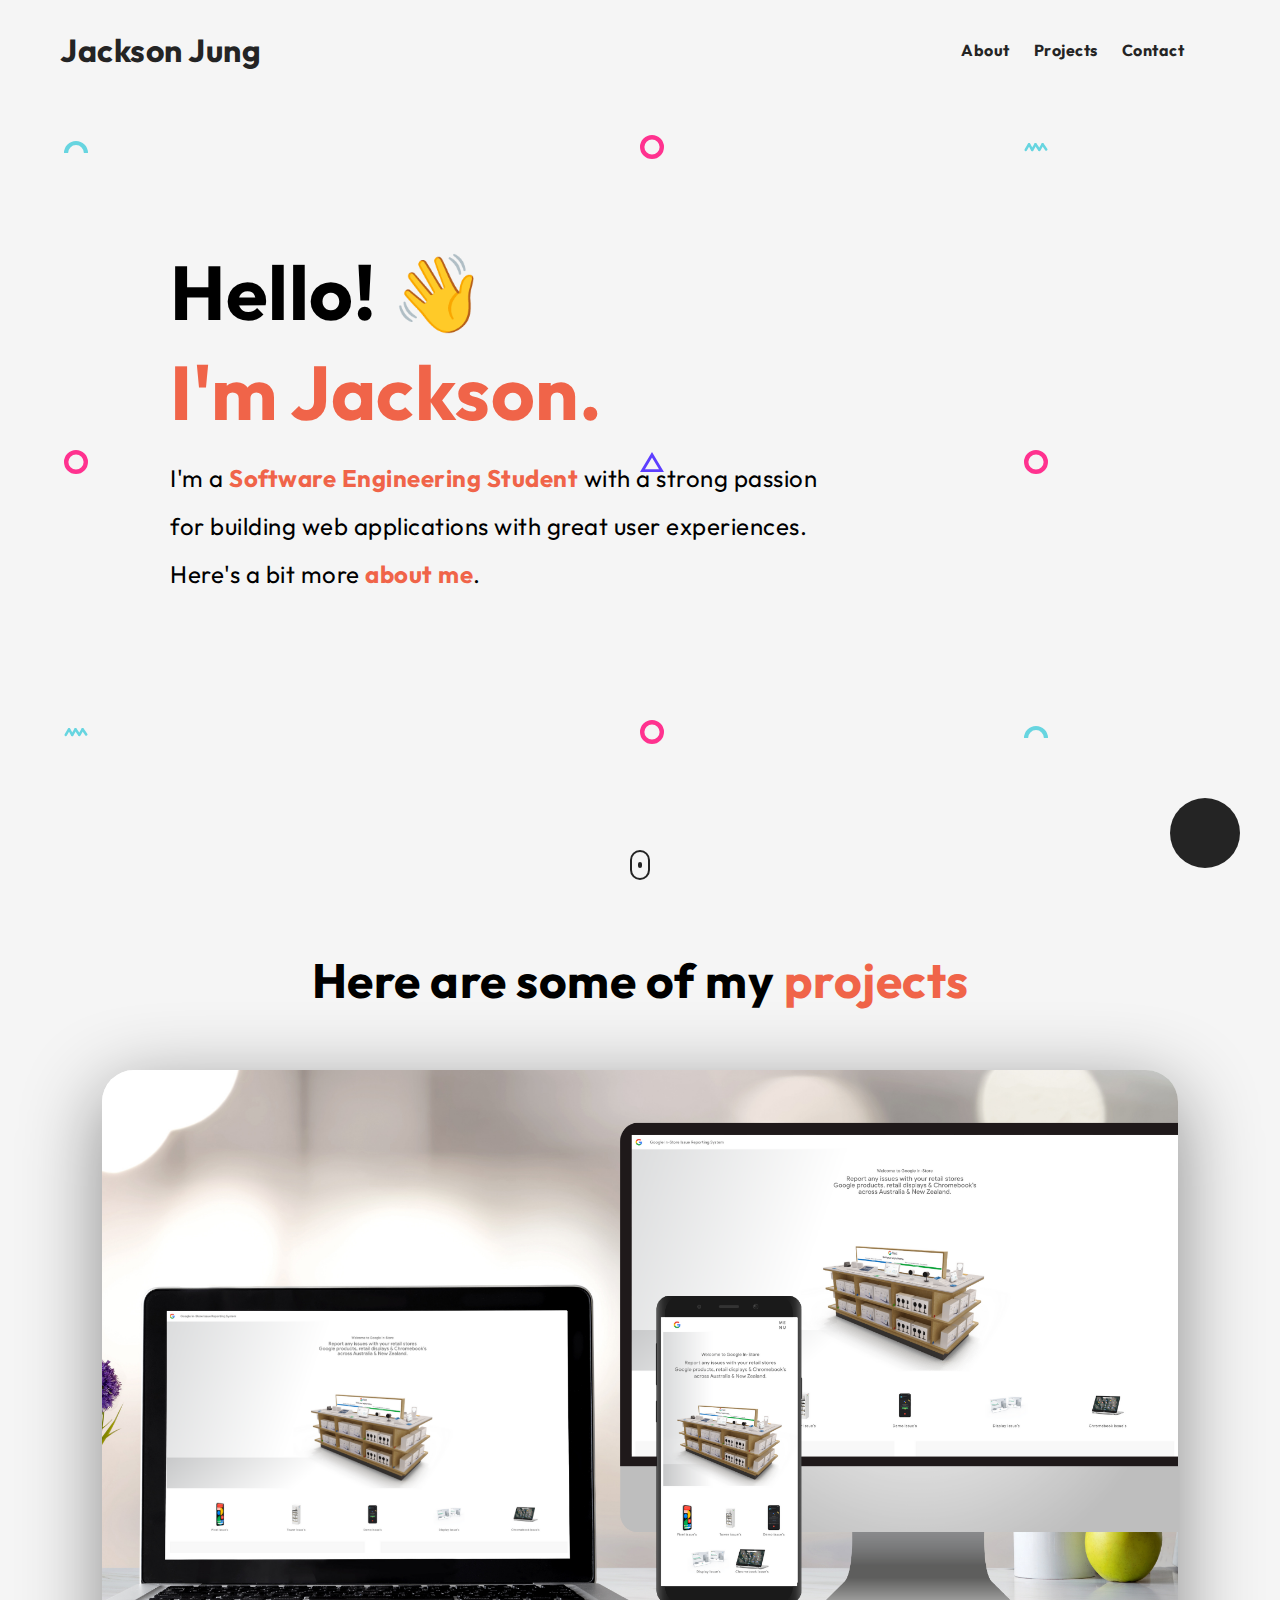
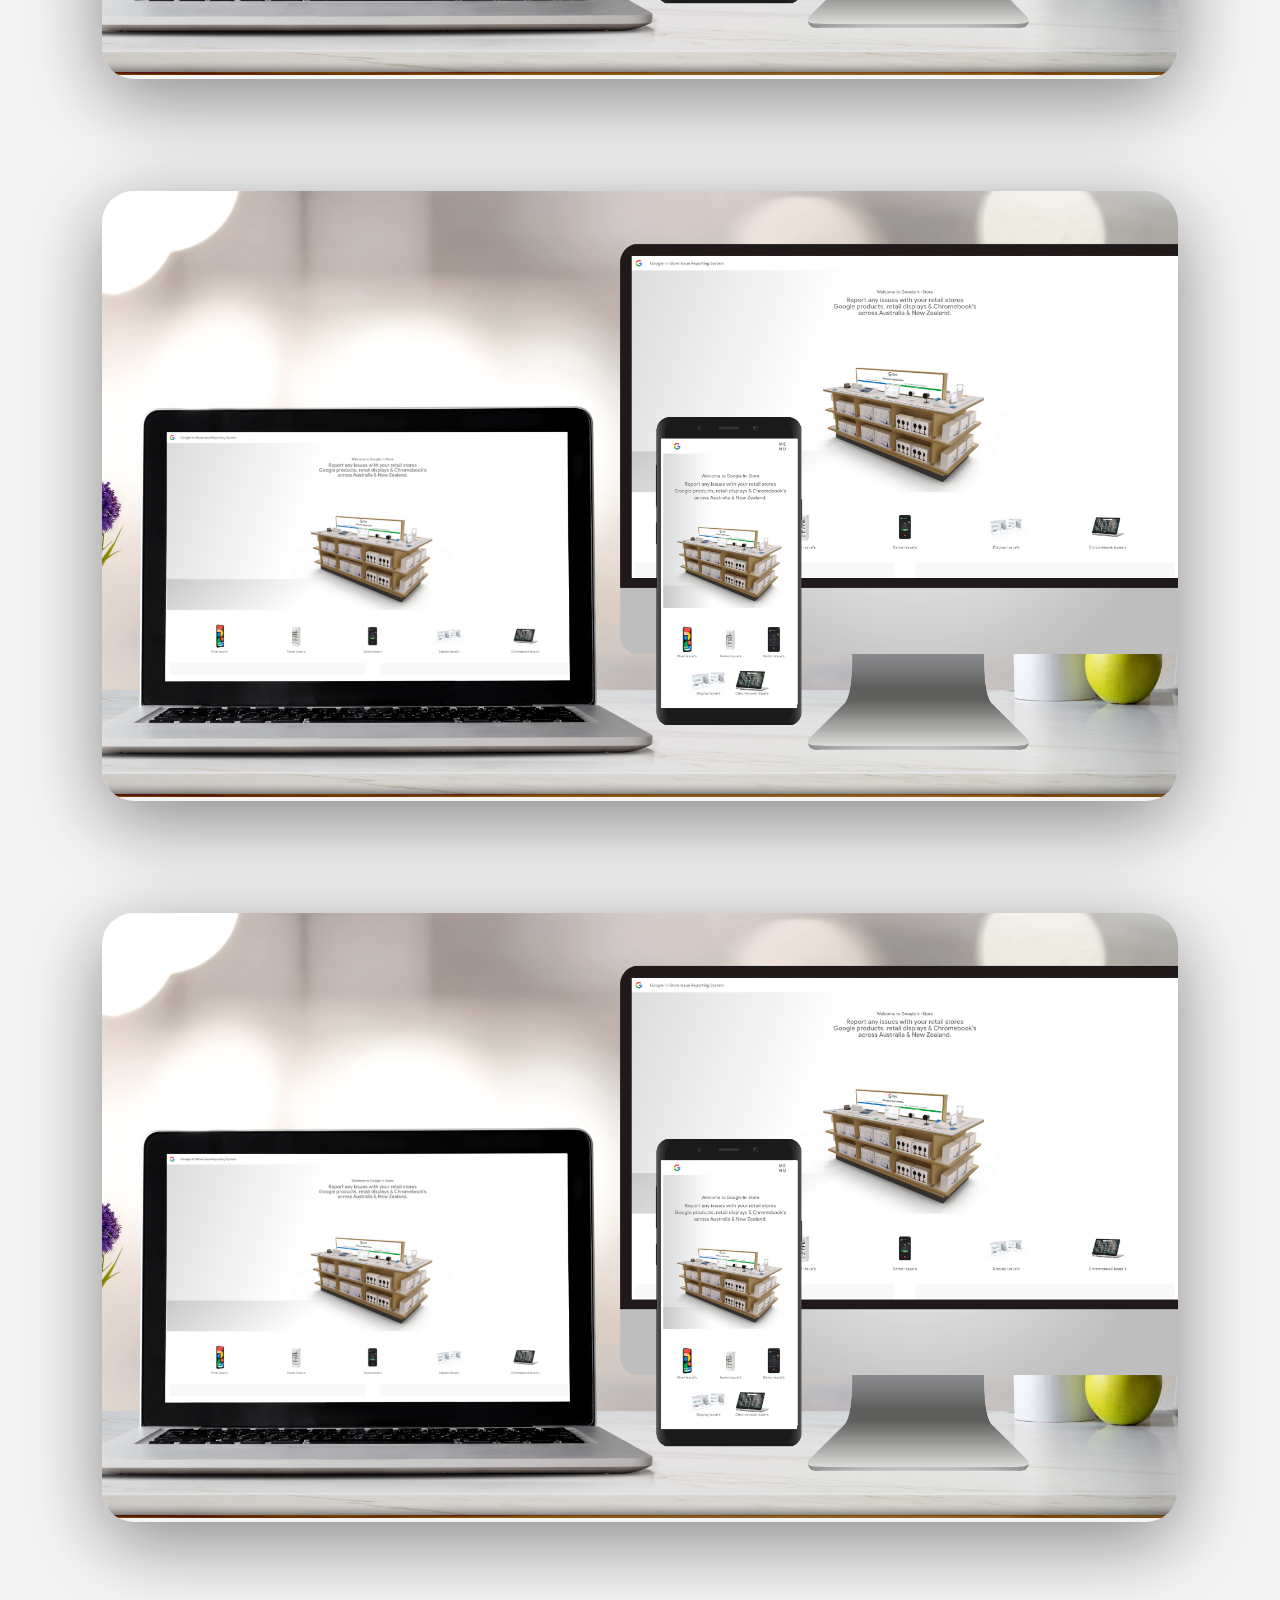
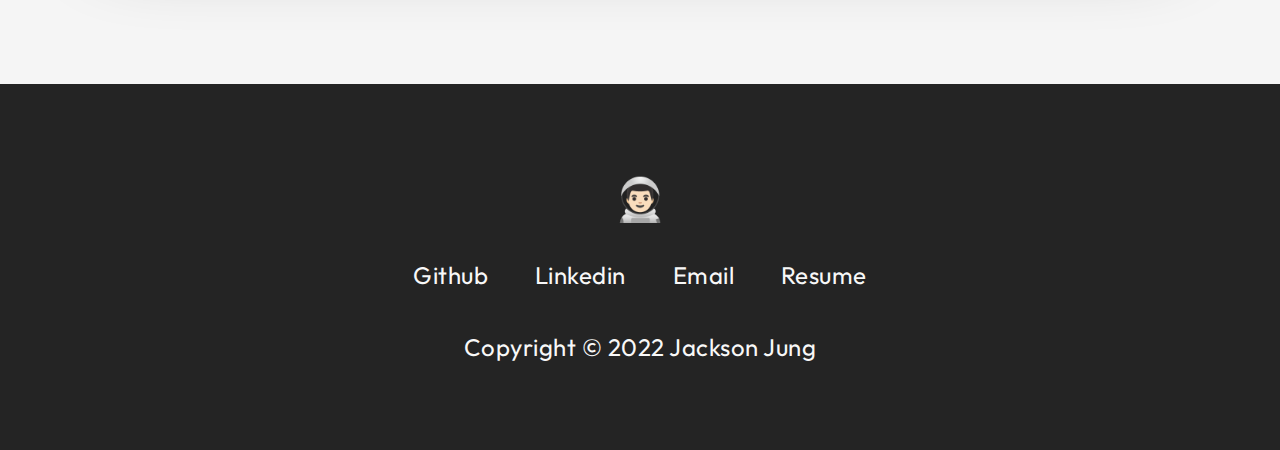
==== commit d56da5c0: "Add responsive design for small and medium resolution screens" ====
--- a/index.html
+++ b/index.html
@@ -34,7 +34,7 @@
       <nav>
         <div class="nav__logo">Jackson Jung</div>
         <ul class="nav__link--list">
-          <li class="nav__link">
+          <li class="nav__link" onclick="toggleModal()">
             <a
               href="#"
               class="nav__link--anchor link__hover--effect link__hover--effect-black"
@@ -43,7 +43,7 @@
           </li>
           <li class="nav__link">
             <a
-              href="#"
+              href="#projects"
               class="nav__link--anchor link__hover--effect link__hover--effect-black"
               >Projects</a
             >
@@ -70,7 +70,7 @@
           <h1 class="title">Hello! 👋</h1>
           <h1 class="title orange">I'm Jackson.</h1>
           <p class="header__para">
-            I'm a <b class="orange">Frontend Software Engineer</b> with a strong
+            I'm a <b class="orange">Software Engineering Student</b> with a strong
             passion for building web applications with great user experiences.
             <br />
             Here's a bit more <b class="orange click" onclick="toggleModal()">about me</b>.
--- a/styles.css
+++ b/styles.css
@@ -5,6 +5,10 @@
     box-sizing: border-box;
     font-family: Outfit, sans-serif;
     letter-spacing: 0.5px;
+}
+
+html {
+    scroll-behavior: smooth;
 }
 
 li {
@@ -561,6 +565,7 @@
 footer {
     background-color: #242424;
     display: flex;
+    position: relative;
 }
 
 .footer__row {
@@ -633,3 +638,86 @@
     top: 80vh;
     left: 80vw;
 }
+
+/* RESPONSIVE */
+
+/* TABLETS, LARGE SMART PHONES */
+@media (max-width: 768px) {
+    .title {
+        font-size: 60px;
+    }
+    .nav__logo {
+        font-size: 24px;
+    }
+    .header__para {
+        max-width: 450px;
+        font-size: 16px;
+    }
+    .modal {
+        top: 0;
+        left: 0;
+        height: auto;
+        transform: none;
+        width: 100%;
+        flex-direction: column-reverse;
+        border-radius: 0;
+    }
+    .modal__half {
+        width: 100%;
+    }
+    .nav__link:first-child {
+        display: none;
+    }
+    .project__description--title {
+        font-size: 40px;
+    }
+    .project__description--para {
+        max-width: 400px;
+    }
+    .project__description--sub-title {
+        font-size: 16px;
+    }
+    .project__description--link {
+        font-size: 24px;
+    }
+}
+
+/* MEDIUM PHONES */
+@media (max-width: 600px) {
+    .project__description--title {
+        font-size: 32px;
+    }
+    .project__description--sub-title {
+        margin-bottom: 8px;
+        font-size: 16px;
+    }
+    .project__description--link {
+        font-size: 24px;
+    }
+    .project__description--para {
+        display: none;
+    }
+    .modal__half {
+        padding: 40px;
+    }
+}
+
+/* SMALL PHONES */
+@media (max-width: 480px) {
+    .title {
+        font-size: 40px;
+    }
+    .header__para {
+        font-size: 14px;
+        max-width: 300px;
+    }
+    .nav__link:not(:last-child) {
+        display: none;
+    }
+    .project__description {
+        left: 0;
+        padding: 0;
+        width: 100%;
+        text-align: center;
+    }
+}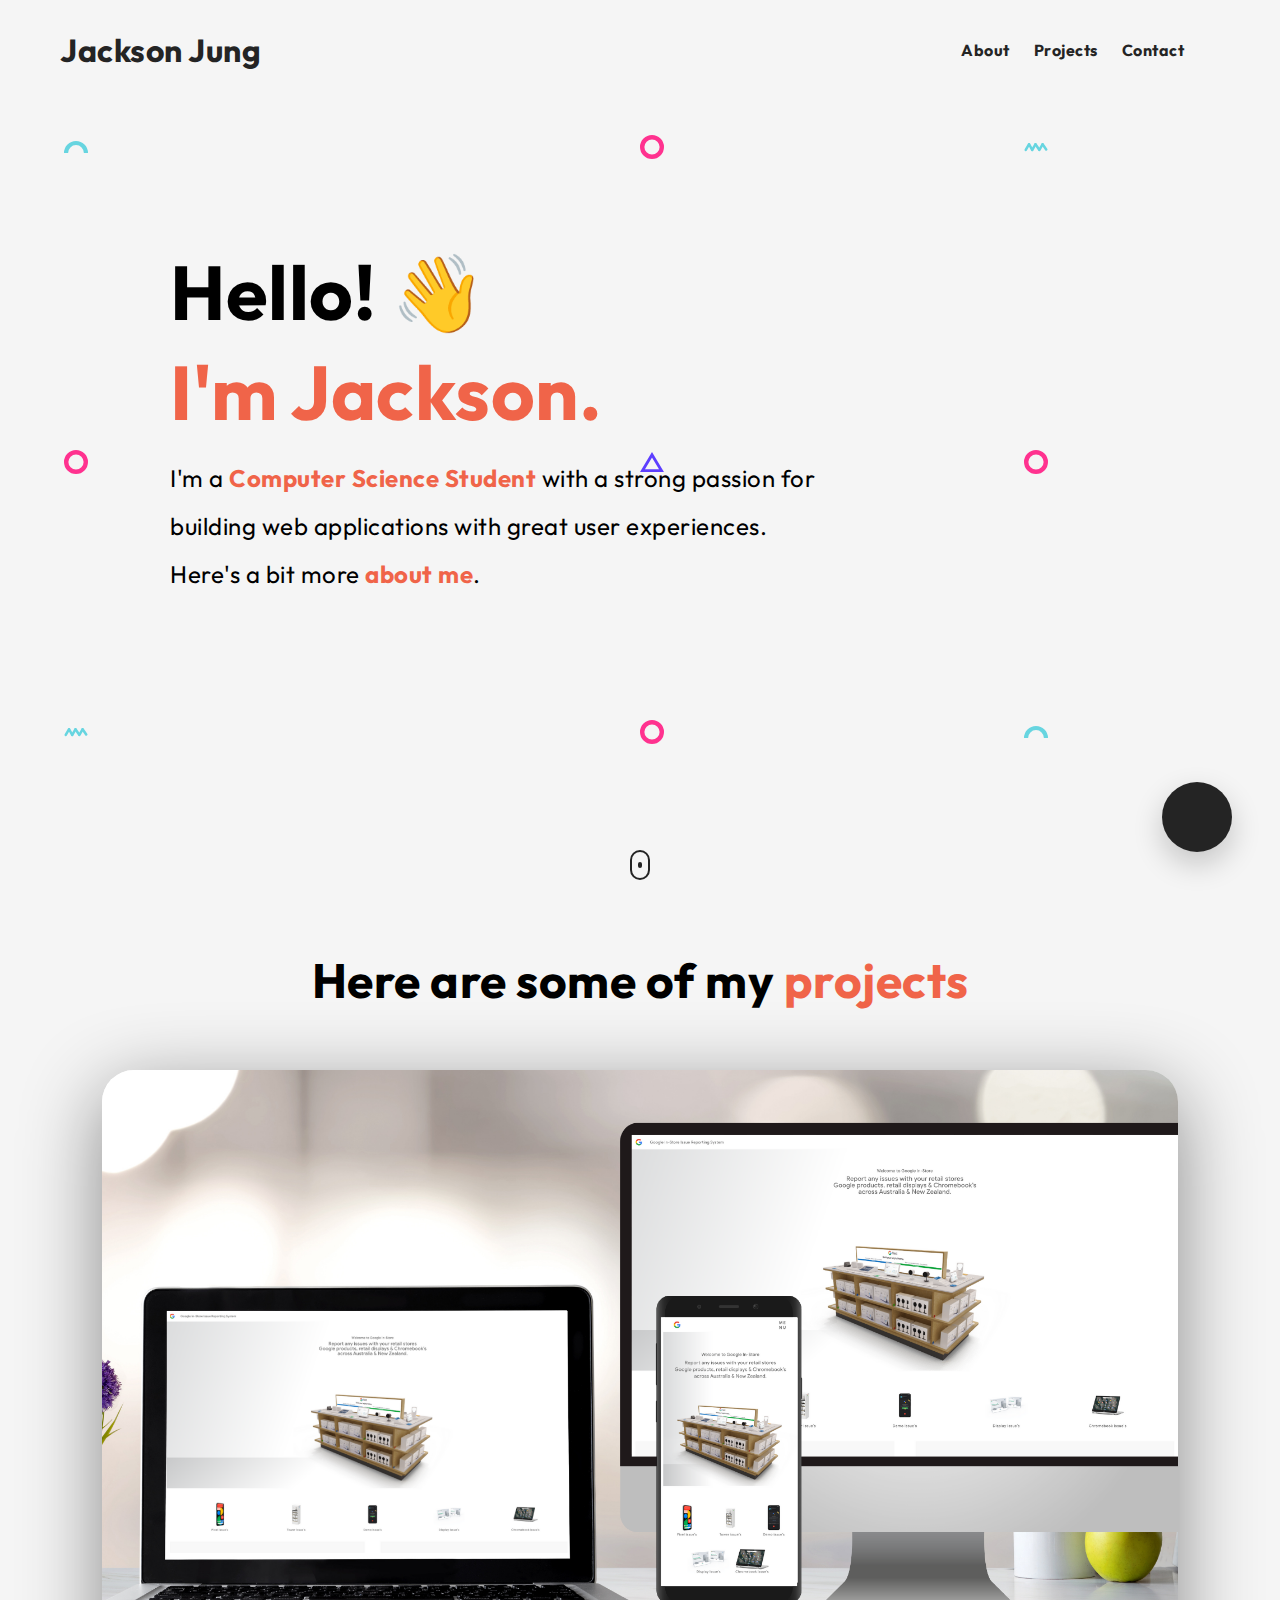
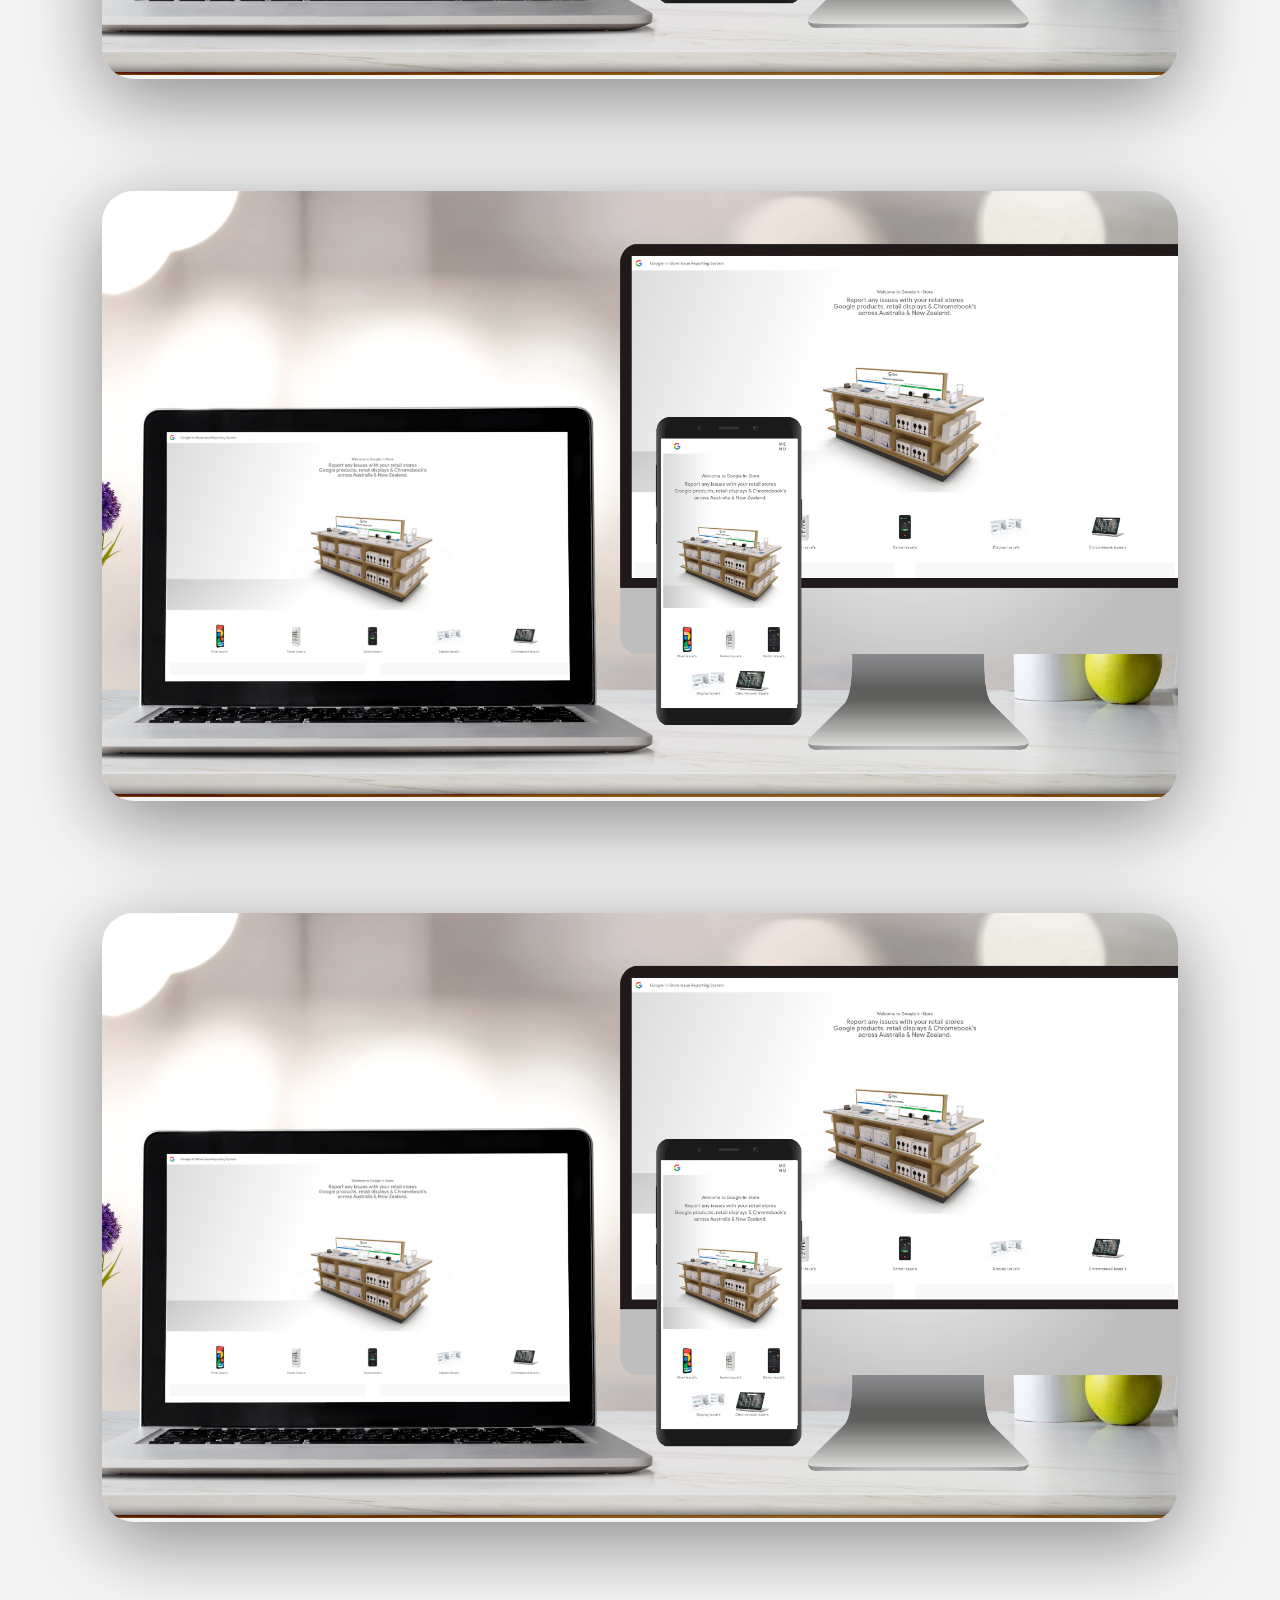
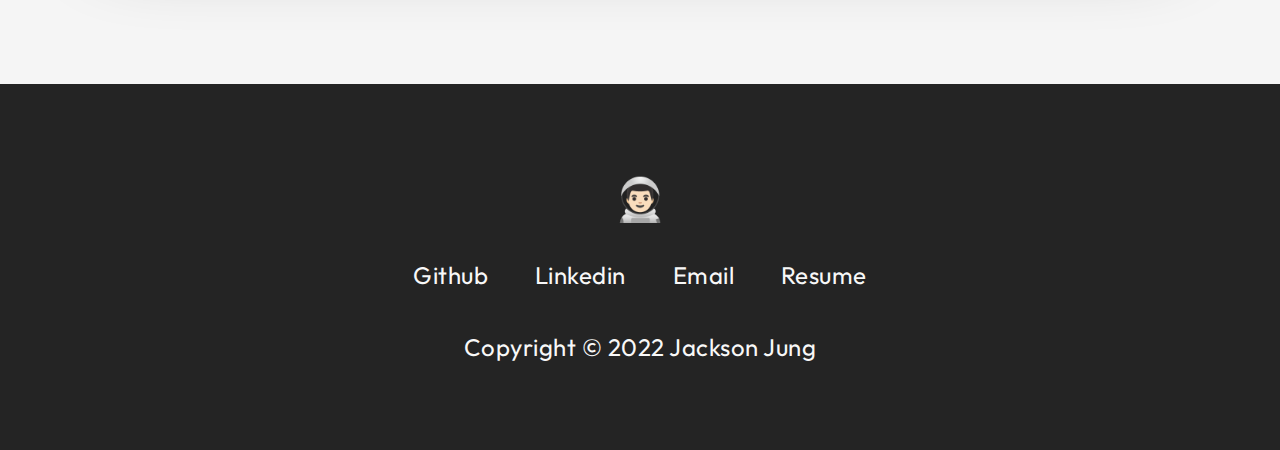
==== commit ff212131: "Adjust anchor tag href to related page sections and pop up such as resume pdf" ====
--- a/index.html
+++ b/index.html
@@ -70,7 +70,7 @@
           <h1 class="title">Hello! 👋</h1>
           <h1 class="title orange">I'm Jackson.</h1>
           <p class="header__para">
-            I'm a <b class="orange">Software Engineering Student</b> with a strong
+            I'm a <b class="orange">Computer Science Student</b> with a strong
             passion for building web applications with great user experiences.
             <br />
             Here's a bit more <b class="orange click" onclick="toggleModal()">about me</b>.
@@ -99,9 +99,11 @@
         </div>
       </header>
 
-      <button class="mail__btn click" onclick="toggleModal()">
-        <i class="fas fa-envelope"></i>
-      </button>
+      <a href="#">
+        <button class="mail__btn click" onclick="toggleModal()">
+          <i class="fas fa-envelope"></i>
+        </button>
+      </a>
 
       <a href="#projects" class="scroll">
         <div class="scroll__icon click"></div>
@@ -112,7 +114,7 @@
           <h3 class="modal__title modal__title--about">Here's a bit about me</h3>
           <h4 class="modal__sub-title modal__sub-title--about">Software Engineer</h4>
           <p class="modal__para">
-            I'm a <b class="orange">software engineering</b> student at UNSW with a 
+            I'm a <b class="orange">Computer Science</b> student at UNSW with a 
             strong passion for developing and learning <b class="orange">web applications.</b>
             <br>
             1. Sell myself 2. Impress the recruiter 3. <b class="orange">Elaborate</b> how I 
@@ -311,12 +313,12 @@
               >Linkedin</a
             >
             <a
-              href="#"
+              href="#" onclick="toggleModal()"
               class="footer__social--link link__hover--effect link__hover--effect-white"
               >Email</a
             >
             <a
-              href="#"
+              href="./assets/cv.pdf" target="_blank"
               class="footer__social--link link__hover--effect link__hover--effect-white"
               >Resume</a
             >
--- a/styles.css
+++ b/styles.css
@@ -163,6 +163,10 @@
     background-color: #242424;
 }
 
+.dark-theme #projects {
+    background-color: #1f1f1f;
+}
+
 .dark-theme .scroll__icon {
     border-color: #f8f8f8;
 }
@@ -225,9 +229,11 @@
     border: none;
     background-color: #242424;
     color: white;
-    position: absolute;
-    bottom: 32px;
-    right: 40px;
+    position: fixed;
+    bottom: 48px;
+    right: 48px;
+    z-index: 100;
+    box-shadow: 0 12px 30px 0 rgb(0, 0, 0, 0.2);
 }
 
 .scroll {
